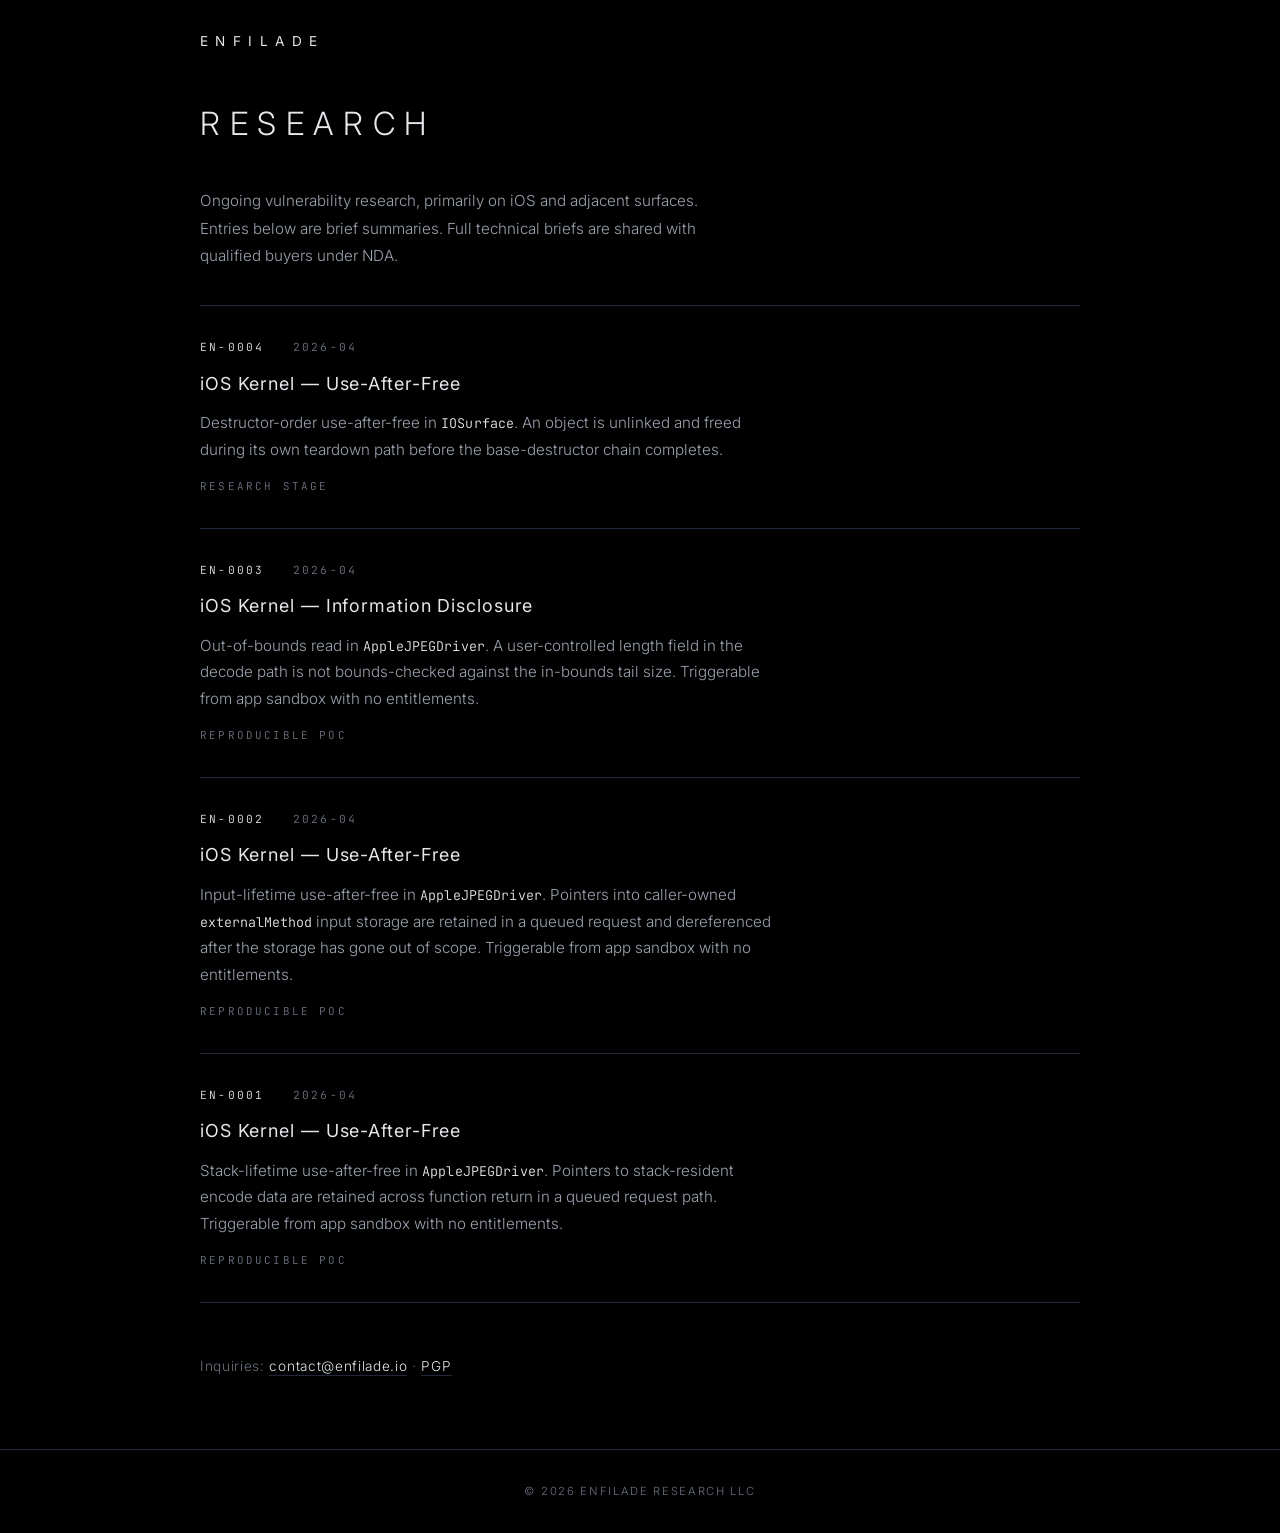
==== research/index.html @ 3965f467 "Flesh out research briefs with driver names and bug descriptions - Name AppleJPEGDriver and IOSurfac" ====
<!DOCTYPE html>
<html lang="en">
<head>
  <meta charset="UTF-8" />
  <meta name="viewport" content="width=device-width, initial-scale=1" />
  <title>Research — Enfilade</title>
  <meta name="description" content="Recent findings. Enfilade — independent vulnerability research." />
  <meta name="theme-color" content="#000000" />

  <meta property="og:title" content="Enfilade — Research" />
  <meta property="og:description" content="Recent findings." />
  <meta property="og:type" content="website" />
  <meta property="og:url" content="https://enfilade.io/research/" />
  <meta property="og:image" content="https://enfilade.io/assets/header-logo.png" />
  <meta name="twitter:card" content="summary_large_image" />

  <link rel="icon" type="image/png" href="/assets/logo-mark.png" />
  <link rel="preconnect" href="https://fonts.googleapis.com" />
  <link rel="preconnect" href="https://fonts.gstatic.com" crossorigin />
  <link href="https://fonts.googleapis.com/css2?family=Inter:wght@200;300;400;500&family=JetBrains+Mono:wght@400&display=swap" rel="stylesheet" />
  <link rel="stylesheet" href="/style.css" />
</head>
<body class="subpage">
  <header class="site-header">
    <a href="/" class="site-mark">ENFILADE</a>
  </header>

  <main class="page">
    <h1 class="page-heading">Research</h1>

    <section class="page-intro">
      <p>Ongoing vulnerability research, primarily on iOS and adjacent surfaces. Entries below are brief summaries. Full technical briefs are shared with qualified buyers under NDA.</p>
    </section>

    <section class="research-list">
      <article class="brief">
        <header class="brief-head">
          <span class="brief-id">EN-0004</span>
          <span class="brief-date">2026-04</span>
        </header>
        <h2 class="brief-title">iOS Kernel — Use-After-Free</h2>
        <p class="brief-body">Destructor-order use-after-free in <span class="kext">IOSurface</span>. An object is unlinked and freed during its own teardown path before the base-destructor chain completes.</p>
        <p class="brief-meta">Research stage</p>
      </article>

      <article class="brief">
        <header class="brief-head">
          <span class="brief-id">EN-0003</span>
          <span class="brief-date">2026-04</span>
        </header>
        <h2 class="brief-title">iOS Kernel — Information Disclosure</h2>
        <p class="brief-body">Out-of-bounds read in <span class="kext">AppleJPEGDriver</span>. A user-controlled length field in the decode path is not bounds-checked against the in-bounds tail size. Triggerable from app sandbox with no entitlements.</p>
        <p class="brief-meta">Reproducible PoC</p>
      </article>

      <article class="brief">
        <header class="brief-head">
          <span class="brief-id">EN-0002</span>
          <span class="brief-date">2026-04</span>
        </header>
        <h2 class="brief-title">iOS Kernel — Use-After-Free</h2>
        <p class="brief-body">Input-lifetime use-after-free in <span class="kext">AppleJPEGDriver</span>. Pointers into caller-owned <code>externalMethod</code> input storage are retained in a queued request and dereferenced after the storage has gone out of scope. Triggerable from app sandbox with no entitlements.</p>
        <p class="brief-meta">Reproducible PoC</p>
      </article>

      <article class="brief">
        <header class="brief-head">
          <span class="brief-id">EN-0001</span>
          <span class="brief-date">2026-04</span>
        </header>
        <h2 class="brief-title">iOS Kernel — Use-After-Free</h2>
        <p class="brief-body">Stack-lifetime use-after-free in <span class="kext">AppleJPEGDriver</span>. Pointers to stack-resident encode data are retained across function return in a queued request path. Triggerable from app sandbox with no entitlements.</p>
        <p class="brief-meta">Reproducible PoC</p>
      </article>
    </section>

    <section class="inline-contact">
      <p>Inquiries: <a href="mailto:contact@enfilade.io">contact@enfilade.io</a> · <a href="/assets/enfilade-pgp.asc">PGP</a></p>
    </section>
  </main>

  <footer>
    <p>&copy; <span id="year"></span> Enfilade Research LLC</p>
  </footer>

  <script>
    document.getElementById('year').textContent = new Date().getFullYear();
  </script>
</body>
</html>
---- style.css ----
*,
*::before,
*::after {
  box-sizing: border-box;
  margin: 0;
  padding: 0;
}

:root {
  --bg: #000000;
  --fg: #e5e7eb;
  --fg-dim: #9ca3af;
  --fg-muted: #6b7280;
  --rule: #1f2937;
  --accent: #ffffff;
  --mono: "JetBrains Mono", ui-monospace, SFMono-Regular, Menlo, monospace;
  --sans: "Inter", -apple-system, BlinkMacSystemFont, "Segoe UI", sans-serif;
}

html,
body {
  background: var(--bg);
  color: var(--fg);
  font-family: var(--sans);
  font-weight: 300;
  line-height: 1.65;
  min-height: 100vh;
  -webkit-font-smoothing: antialiased;
  -moz-osx-font-smoothing: grayscale;
}

body {
  display: flex;
  flex-direction: column;
}

main {
  width: 100%;
  max-width: 960px;
  margin: 0 auto;
  padding: clamp(3rem, 8vh, 6rem) clamp(1.25rem, 4vw, 2.5rem);
  flex: 1;
  display: flex;
  flex-direction: column;
  justify-content: center;
  gap: clamp(3rem, 8vh, 6rem);
}

.hero {
  display: flex;
  justify-content: center;
}

.header-logo {
  width: 100%;
  max-width: 820px;
  height: auto;
  display: block;
  user-select: none;
  -webkit-user-drag: none;
}

.intro {
  text-align: center;
}

.intro p {
  font-size: clamp(1rem, 1.2vw, 1.125rem);
  font-weight: 300;
  letter-spacing: 0.08em;
  color: var(--fg-dim);
}

.contact {
  text-align: center;
  display: flex;
  flex-direction: column;
  align-items: center;
  gap: 1rem;
}

.contact h2 {
  font-size: 0.7rem;
  font-weight: 400;
  letter-spacing: 0.35em;
  text-transform: uppercase;
  color: var(--fg-muted);
  margin-bottom: 0.25rem;
}

.contact a {
  color: var(--fg);
  text-decoration: none;
  border-bottom: 1px solid var(--rule);
  transition: border-color 160ms ease, color 160ms ease;
  padding-bottom: 1px;
}

.contact a:hover,
.contact a:focus-visible {
  color: var(--accent);
  border-bottom-color: var(--accent);
  outline: none;
}

footer {
  margin-top: auto;
  padding: 2rem 1rem;
  text-align: center;
  border-top: 1px solid var(--rule);
  color: var(--fg-muted);
  font-size: 0.7rem;
  letter-spacing: 0.15em;
  text-transform: uppercase;
}

.intro-link {
  margin-top: 1.25rem;
}

.intro-link a {
  font-size: 0.7rem;
  letter-spacing: 0.3em;
  text-transform: uppercase;
  color: var(--fg-muted);
  text-decoration: none;
  border-bottom: 1px solid var(--rule);
  padding-bottom: 2px;
  transition: color 160ms ease, border-color 160ms ease;
}

.intro-link a:hover,
.intro-link a:focus-visible {
  color: var(--fg);
  border-bottom-color: var(--fg);
  outline: none;
}

.site-header {
  width: 100%;
  max-width: 960px;
  margin: 0 auto;
  padding: clamp(1.5rem, 3vh, 2.25rem) clamp(1.25rem, 4vw, 2.5rem) 0;
}

.site-mark {
  font-family: var(--sans);
  font-size: 0.85rem;
  font-weight: 400;
  letter-spacing: 0.55em;
  color: var(--fg);
  text-decoration: none;
  transition: color 160ms ease;
  padding-right: 0.5em;
}

.site-mark:hover,
.site-mark:focus-visible {
  color: var(--fg-dim);
  outline: none;
}

body.subpage main.page {
  justify-content: flex-start;
  min-height: auto;
  gap: clamp(2rem, 4vh, 3rem);
  padding-top: clamp(2rem, 5vh, 3.5rem);
}

.page-heading {
  font-family: var(--sans);
  font-size: clamp(1.4rem, 3vw, 2rem);
  font-weight: 300;
  letter-spacing: 0.3em;
  text-transform: uppercase;
  color: var(--fg);
}

.page-intro p {
  font-size: clamp(0.95rem, 1.1vw, 1.05rem);
  font-weight: 300;
  color: var(--fg-dim);
  max-width: 58ch;
  line-height: 1.8;
}

.research-list {
  display: flex;
  flex-direction: column;
  gap: 0;
}

.brief {
  border-top: 1px solid var(--rule);
  padding: 2rem 0;
}

.brief:last-child {
  border-bottom: 1px solid var(--rule);
}

.brief-head {
  display: flex;
  gap: 1.75rem;
  font-family: var(--mono);
  font-size: 0.7rem;
  letter-spacing: 0.2em;
  color: var(--fg-muted);
  text-transform: uppercase;
  margin-bottom: 0.75rem;
}

.brief-id {
  color: var(--fg);
}

.brief-title {
  font-family: var(--sans);
  font-size: clamp(1rem, 1.4vw, 1.15rem);
  font-weight: 400;
  letter-spacing: 0.05em;
  color: var(--fg);
  margin-bottom: 0.75rem;
}

.brief-body {
  font-size: 0.95rem;
  line-height: 1.75;
  color: var(--fg-dim);
  max-width: 65ch;
  margin-bottom: 0.9rem;
}

.brief-body .kext {
  font-family: var(--mono);
  font-size: 0.88em;
  letter-spacing: 0.01em;
  color: var(--fg);
  white-space: nowrap;
}

.brief-body code {
  font-family: var(--mono);
  font-size: 0.88em;
  color: var(--fg);
}

.brief-meta {
  font-family: var(--mono);
  font-size: 0.68rem;
  letter-spacing: 0.2em;
  color: var(--fg-muted);
  text-transform: uppercase;
}

.inline-contact {
  padding-top: 1rem;
}

.inline-contact p {
  color: var(--fg-muted);
  font-size: 0.85rem;
  letter-spacing: 0.05em;
}

.inline-contact a {
  color: var(--fg);
  text-decoration: none;
  border-bottom: 1px solid var(--rule);
  transition: border-color 160ms ease, color 160ms ease;
  padding-bottom: 1px;
}

.inline-contact a:hover,
.inline-contact a:focus-visible {
  color: var(--accent);
  border-bottom-color: var(--accent);
  outline: none;
}

::selection {
  background: var(--fg);
  color: var(--bg);
}

@media (max-width: 640px) {
  main {
    gap: 2.75rem;
    justify-content: flex-start;
    padding-top: 3rem;
  }

  .intro p {
    font-size: 0.95rem;
  }
}
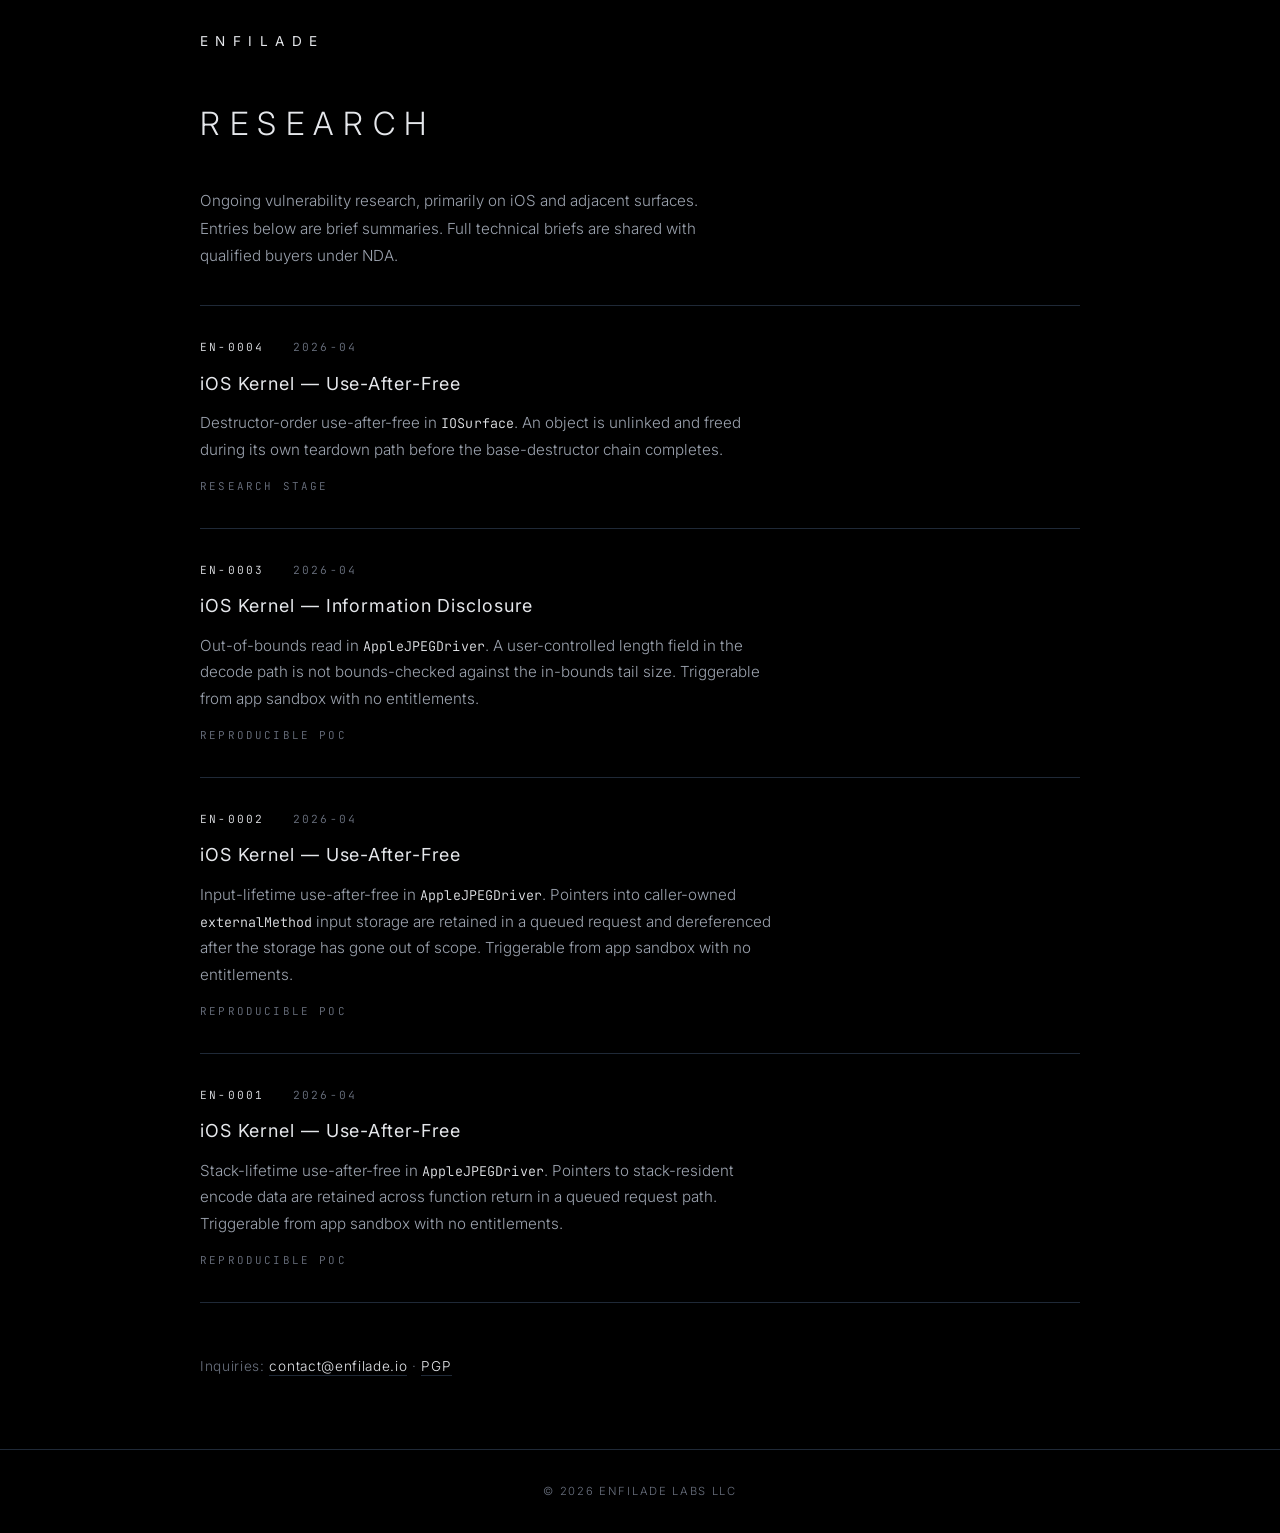
==== commit 5d3a02ed: "Correct legal entity name: Enfilade Labs LLC" ====
--- a/research/index.html
+++ b/research/index.html
@@ -80,7 +80,7 @@
   </main>
 
   <footer>
-    <p>&copy; <span id="year"></span> Enfilade Research LLC</p>
+    <p>&copy; <span id="year"></span> Enfilade Labs LLC</p>
   </footer>
 
   <script>
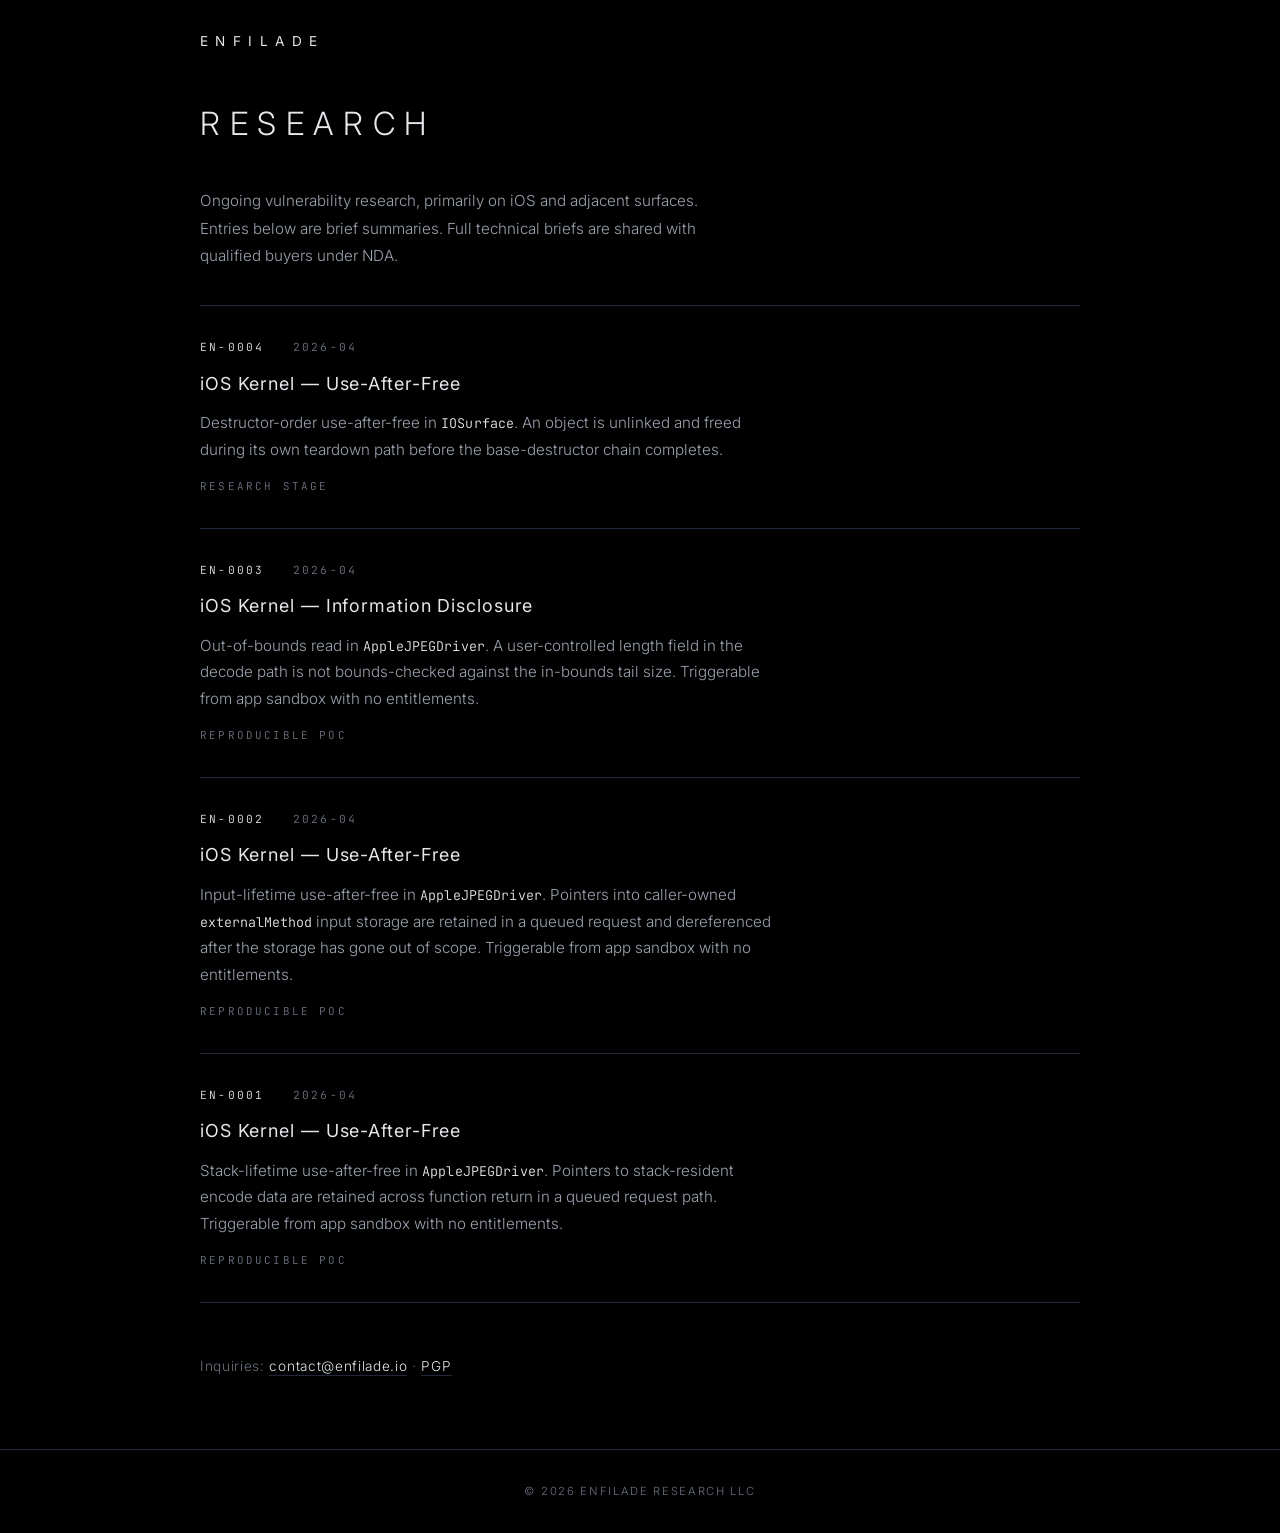
==== commit 0e2b987b: "Legal entity: Enfilade Research LLC" ====
--- a/research/index.html
+++ b/research/index.html
@@ -80,7 +80,7 @@
   </main>
 
   <footer>
-    <p>&copy; <span id="year"></span> Enfilade Labs LLC</p>
+    <p>&copy; <span id="year"></span> Enfilade Research LLC</p>
   </footer>
 
   <script>
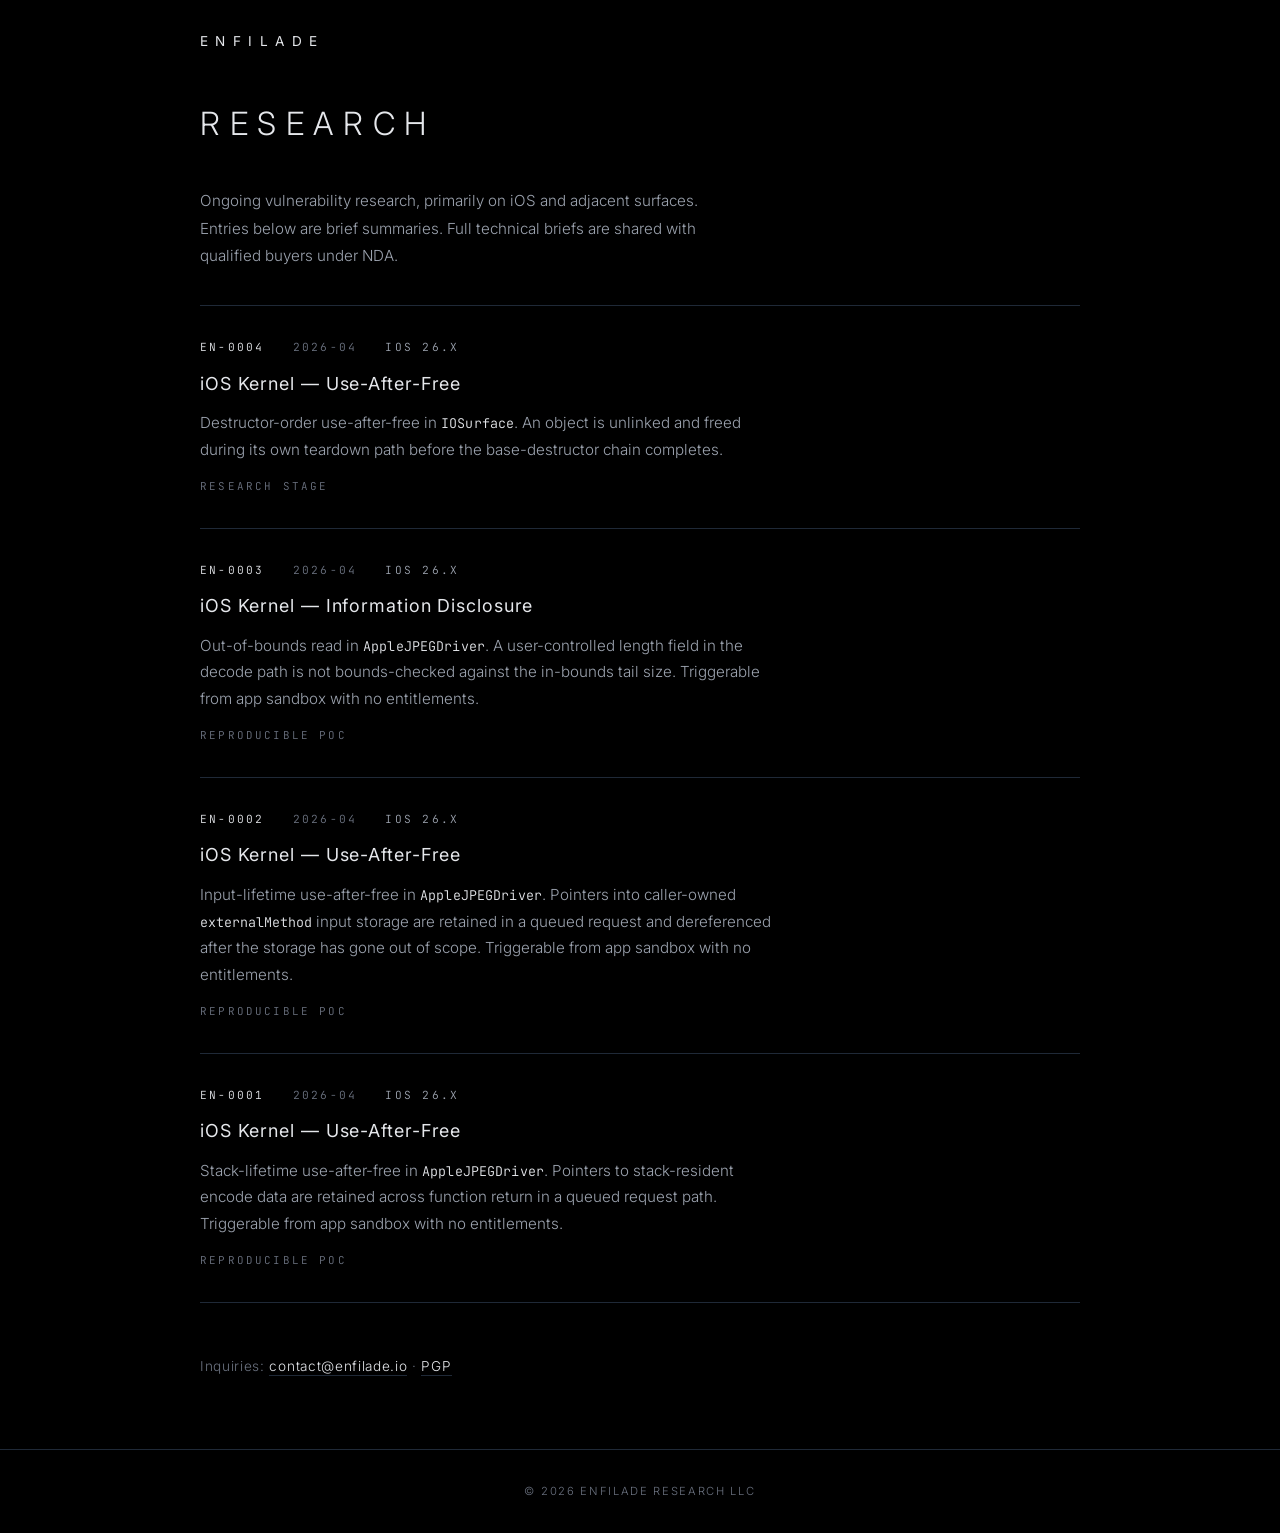
==== commit 01d1ccec: "Add iOS version to brief headers Each brief now shows iOS 26.x in the header rail alongside ID and d" ====
--- a/research/index.html
+++ b/research/index.html
@@ -37,6 +37,7 @@
         <header class="brief-head">
           <span class="brief-id">EN-0004</span>
           <span class="brief-date">2026-04</span>
+          <span class="brief-target">iOS 26.x</span>
         </header>
         <h2 class="brief-title">iOS Kernel — Use-After-Free</h2>
         <p class="brief-body">Destructor-order use-after-free in <span class="kext">IOSurface</span>. An object is unlinked and freed during its own teardown path before the base-destructor chain completes.</p>
@@ -47,6 +48,7 @@
         <header class="brief-head">
           <span class="brief-id">EN-0003</span>
           <span class="brief-date">2026-04</span>
+          <span class="brief-target">iOS 26.x</span>
         </header>
         <h2 class="brief-title">iOS Kernel — Information Disclosure</h2>
         <p class="brief-body">Out-of-bounds read in <span class="kext">AppleJPEGDriver</span>. A user-controlled length field in the decode path is not bounds-checked against the in-bounds tail size. Triggerable from app sandbox with no entitlements.</p>
@@ -57,6 +59,7 @@
         <header class="brief-head">
           <span class="brief-id">EN-0002</span>
           <span class="brief-date">2026-04</span>
+          <span class="brief-target">iOS 26.x</span>
         </header>
         <h2 class="brief-title">iOS Kernel — Use-After-Free</h2>
         <p class="brief-body">Input-lifetime use-after-free in <span class="kext">AppleJPEGDriver</span>. Pointers into caller-owned <code>externalMethod</code> input storage are retained in a queued request and dereferenced after the storage has gone out of scope. Triggerable from app sandbox with no entitlements.</p>
@@ -67,6 +70,7 @@
         <header class="brief-head">
           <span class="brief-id">EN-0001</span>
           <span class="brief-date">2026-04</span>
+          <span class="brief-target">iOS 26.x</span>
         </header>
         <h2 class="brief-title">iOS Kernel — Use-After-Free</h2>
         <p class="brief-body">Stack-lifetime use-after-free in <span class="kext">AppleJPEGDriver</span>. Pointers to stack-resident encode data are retained across function return in a queued request path. Triggerable from app sandbox with no entitlements.</p>
--- a/style.css
+++ b/style.css
@@ -214,6 +214,10 @@
   color: var(--fg);
 }
 
+.brief-target {
+  color: var(--fg-dim);
+}
+
 .brief-title {
   font-family: var(--sans);
   font-size: clamp(1rem, 1.4vw, 1.15rem);
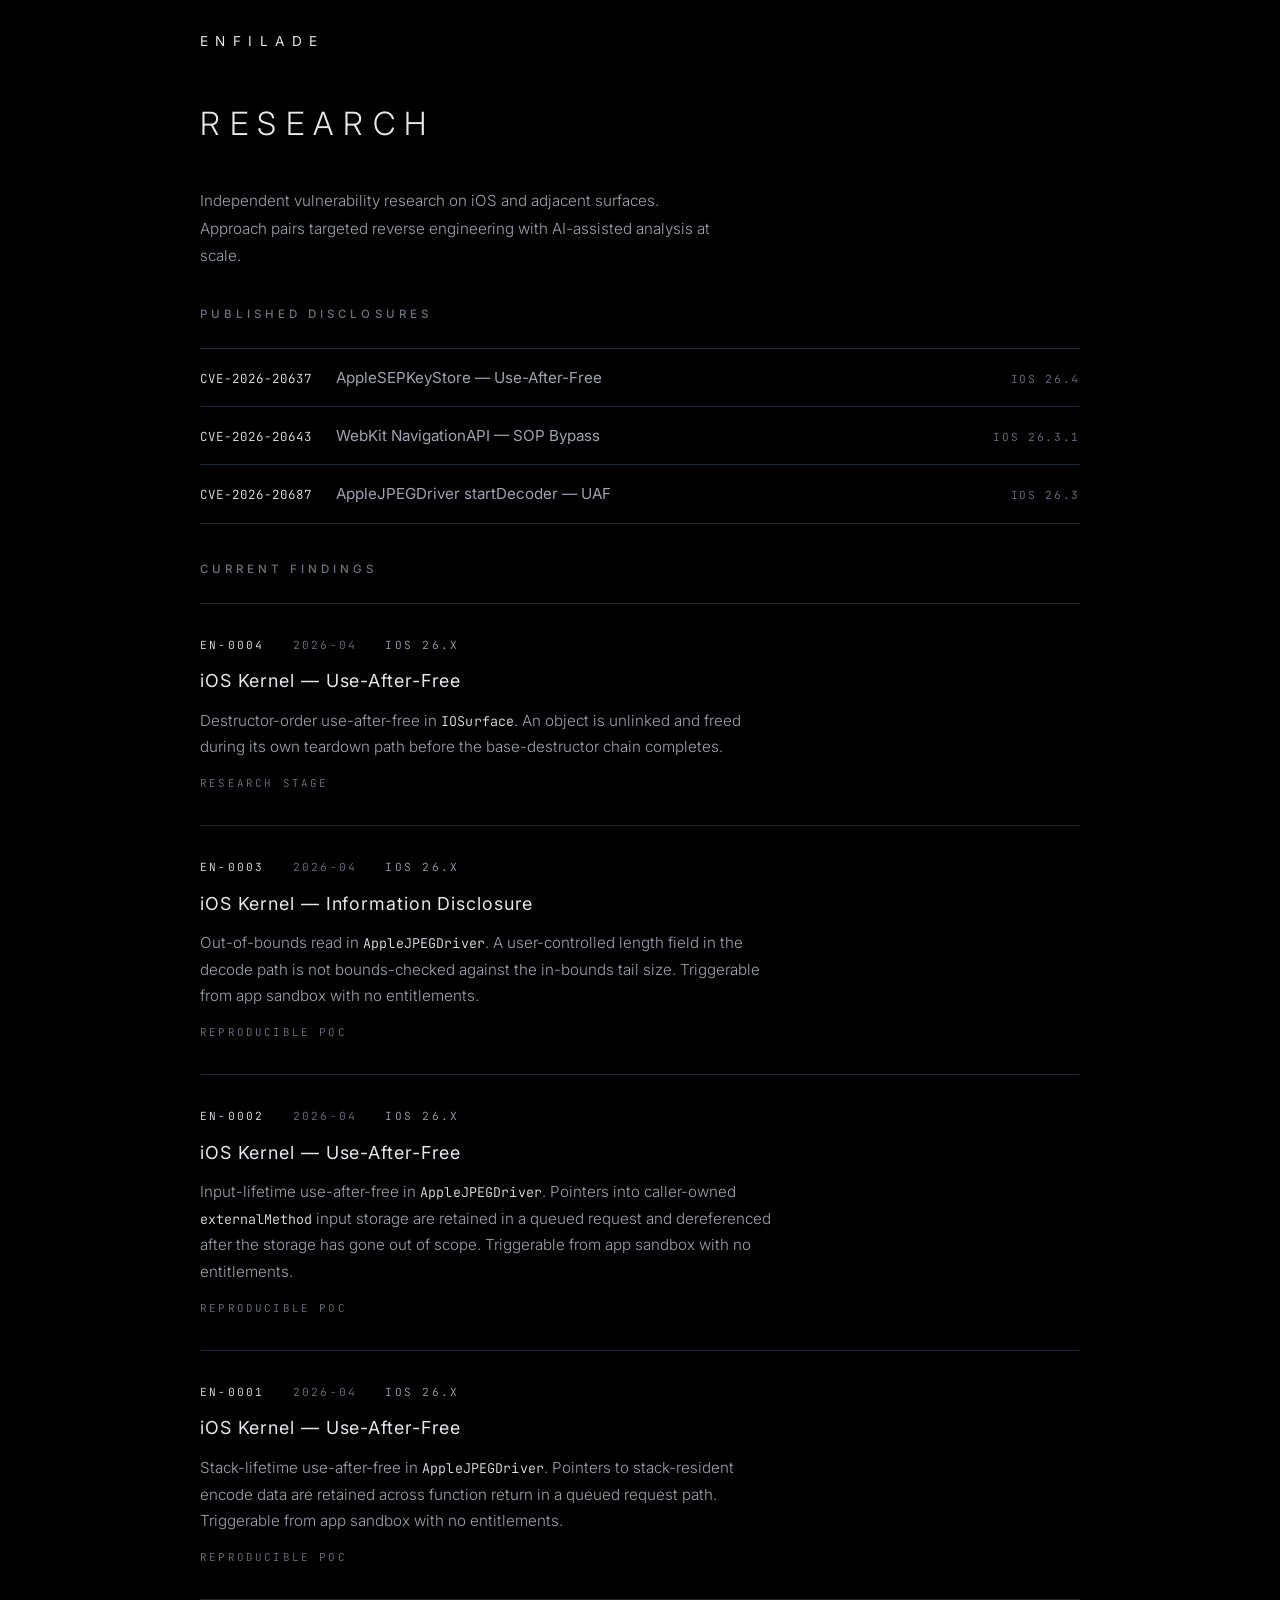
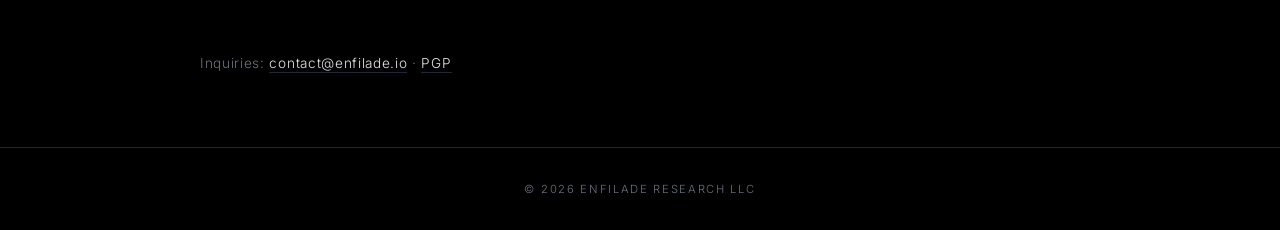
==== commit 4e3cfd60: "Add Published Disclosures section with three CVE credits Adds credibility signal to the research pag" ====
--- a/research/index.html
+++ b/research/index.html
@@ -29,10 +29,38 @@
     <h1 class="page-heading">Research</h1>
 
     <section class="page-intro">
-      <p>Ongoing vulnerability research, primarily on iOS and adjacent surfaces. Entries below are brief summaries. Full technical briefs are shared with qualified buyers under NDA.</p>
+      <p>Independent vulnerability research on iOS and adjacent surfaces. Approach pairs targeted reverse engineering with AI-assisted analysis at scale.</p>
+    </section>
+
+    <section class="disclosures">
+      <h2 class="section-heading">Published Disclosures</h2>
+      <ul class="cve-list">
+        <li>
+          <a href="https://github.com/zeroxjf/CVE-2026-20637-AppleSEPKeyStore-UAF" target="_blank" rel="noopener">
+            <span class="cve-id">CVE-2026-20637</span>
+            <span class="cve-title">AppleSEPKeyStore — Use-After-Free</span>
+            <span class="cve-meta">iOS 26.4</span>
+          </a>
+        </li>
+        <li>
+          <a href="https://github.com/zeroxjf/WebKit-NavigationAPI-SOP-Bypass" target="_blank" rel="noopener">
+            <span class="cve-id">CVE-2026-20643</span>
+            <span class="cve-title">WebKit NavigationAPI — SOP Bypass</span>
+            <span class="cve-meta">iOS 26.3.1</span>
+          </a>
+        </li>
+        <li>
+          <a href="https://github.com/zeroxjf/CVE-2026-20687-AppleJPEGDriver-UAF" target="_blank" rel="noopener">
+            <span class="cve-id">CVE-2026-20687</span>
+            <span class="cve-title">AppleJPEGDriver startDecoder — UAF</span>
+            <span class="cve-meta">iOS 26.3</span>
+          </a>
+        </li>
+      </ul>
     </section>
 
     <section class="research-list">
+      <h2 class="section-heading">Current Findings</h2>
       <article class="brief">
         <header class="brief-head">
           <span class="brief-id">EN-0004</span>
--- a/style.css
+++ b/style.css
@@ -190,6 +190,94 @@
   gap: 0;
 }
 
+.section-heading {
+  font-family: var(--sans);
+  font-size: 0.72rem;
+  font-weight: 500;
+  letter-spacing: 0.35em;
+  text-transform: uppercase;
+  color: var(--fg-muted);
+  margin-bottom: 1.5rem;
+}
+
+.disclosures {
+  display: flex;
+  flex-direction: column;
+}
+
+.cve-list {
+  list-style: none;
+  padding: 0;
+  margin: 0;
+  display: flex;
+  flex-direction: column;
+}
+
+.cve-list li {
+  border-top: 1px solid var(--rule);
+}
+
+.cve-list li:last-child {
+  border-bottom: 1px solid var(--rule);
+}
+
+.cve-list a {
+  display: grid;
+  grid-template-columns: auto 1fr auto;
+  gap: 1.5rem;
+  align-items: baseline;
+  padding: 1rem 0;
+  text-decoration: none;
+  transition: color 160ms ease;
+}
+
+.cve-list a:hover,
+.cve-list a:focus-visible {
+  outline: none;
+}
+
+.cve-list a:hover .cve-title,
+.cve-list a:focus-visible .cve-title {
+  color: var(--accent);
+}
+
+.cve-id {
+  font-family: var(--mono);
+  font-size: 0.78rem;
+  letter-spacing: 0.08em;
+  color: var(--fg);
+  white-space: nowrap;
+}
+
+.cve-title {
+  font-family: var(--sans);
+  font-size: 0.95rem;
+  font-weight: 400;
+  color: var(--fg-dim);
+  transition: color 160ms ease;
+}
+
+.cve-meta {
+  font-family: var(--mono);
+  font-size: 0.7rem;
+  letter-spacing: 0.15em;
+  color: var(--fg-muted);
+  text-transform: uppercase;
+  white-space: nowrap;
+}
+
+@media (max-width: 640px) {
+  .cve-list a {
+    grid-template-columns: auto auto;
+    row-gap: 0.3rem;
+  }
+
+  .cve-title {
+    grid-column: 1 / -1;
+    font-size: 0.9rem;
+  }
+}
+
 .brief {
   border-top: 1px solid var(--rule);
   padding: 2rem 0;
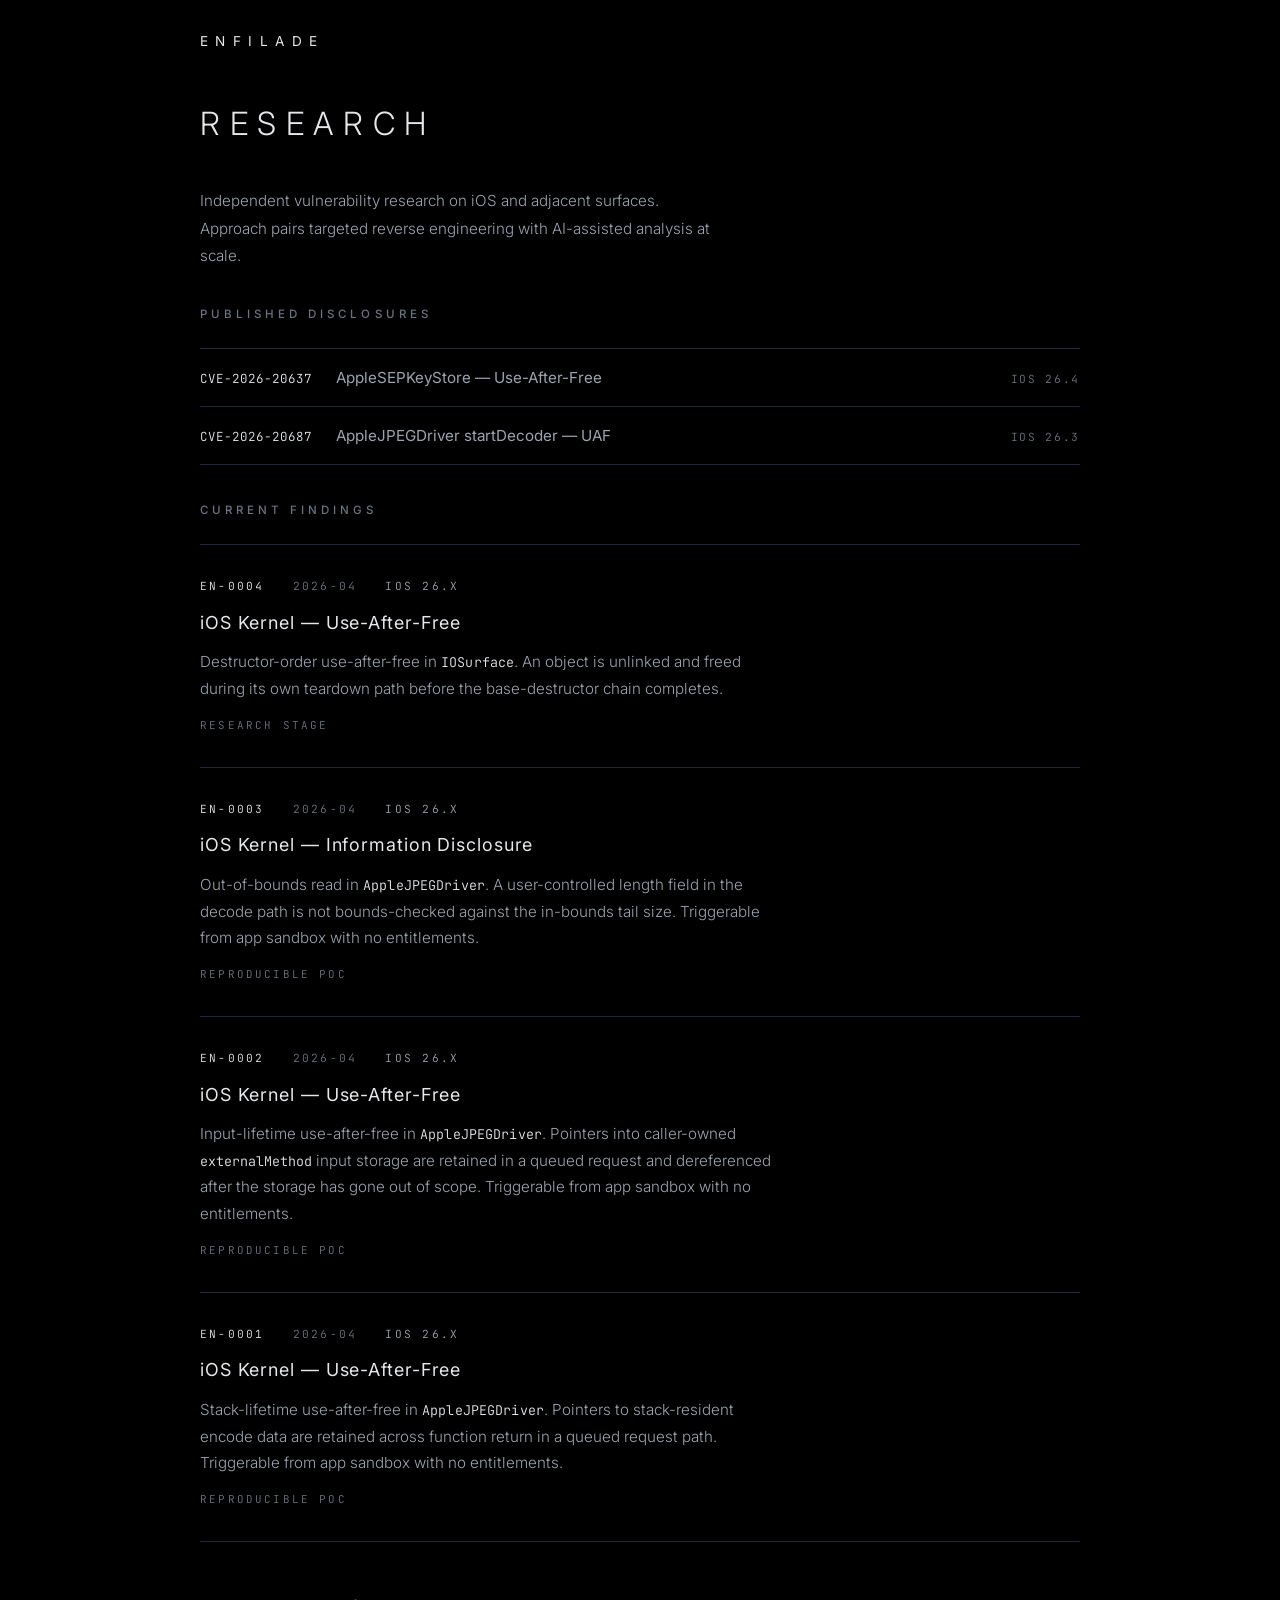
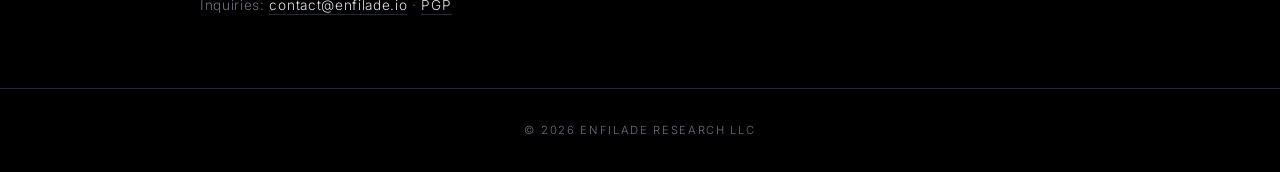
==== commit 148e01dc: "Disclosures: remove CVE-2026-20643 (misattributed), relink remaining CVEs to enfilade-labs mirrors M" ====
--- a/research/index.html
+++ b/research/index.html
@@ -36,21 +36,14 @@
       <h2 class="section-heading">Published Disclosures</h2>
       <ul class="cve-list">
         <li>
-          <a href="https://github.com/zeroxjf/CVE-2026-20637-AppleSEPKeyStore-UAF" target="_blank" rel="noopener">
+          <a href="https://github.com/enfilade-labs/CVE-2026-20637-AppleSEPKeyStore-UAF" target="_blank" rel="noopener">
             <span class="cve-id">CVE-2026-20637</span>
             <span class="cve-title">AppleSEPKeyStore — Use-After-Free</span>
             <span class="cve-meta">iOS 26.4</span>
           </a>
         </li>
         <li>
-          <a href="https://github.com/zeroxjf/WebKit-NavigationAPI-SOP-Bypass" target="_blank" rel="noopener">
-            <span class="cve-id">CVE-2026-20643</span>
-            <span class="cve-title">WebKit NavigationAPI — SOP Bypass</span>
-            <span class="cve-meta">iOS 26.3.1</span>
-          </a>
-        </li>
-        <li>
-          <a href="https://github.com/zeroxjf/CVE-2026-20687-AppleJPEGDriver-UAF" target="_blank" rel="noopener">
+          <a href="https://github.com/enfilade-labs/CVE-2026-20687-AppleJPEGDriver-UAF" target="_blank" rel="noopener">
             <span class="cve-id">CVE-2026-20687</span>
             <span class="cve-title">AppleJPEGDriver startDecoder — UAF</span>
             <span class="cve-meta">iOS 26.3</span>
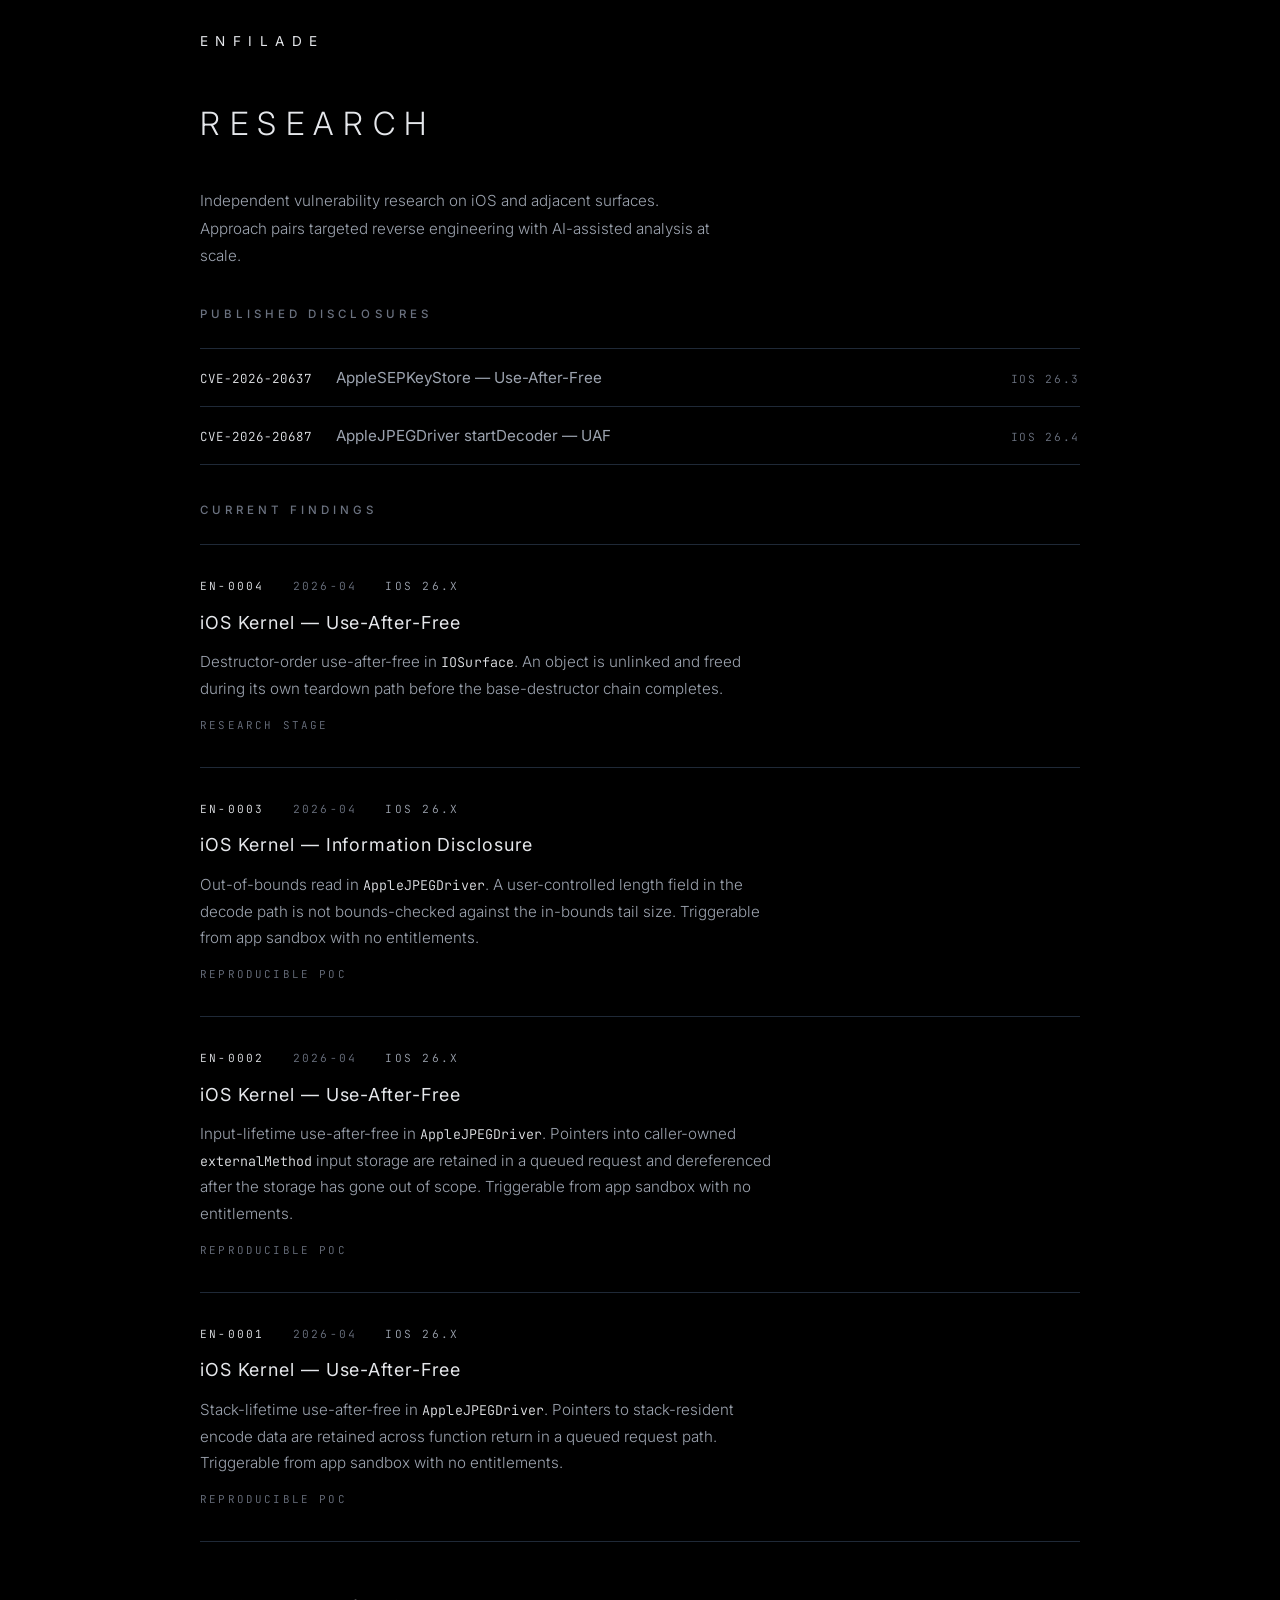
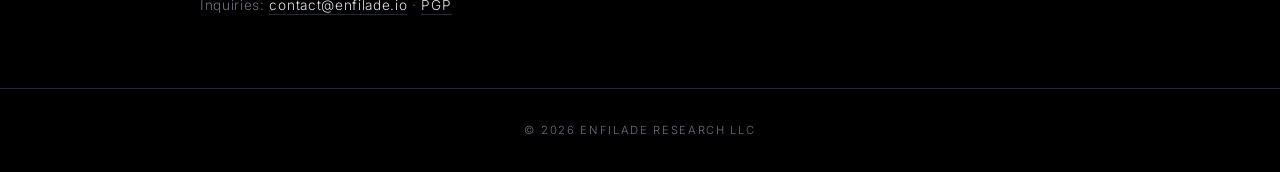
==== commit d74b1407: "Fix CVE patch versions on research page CVE-2026-20637 was patched in 26.3; CVE-2026-20687 in 26.4." ====
--- a/research/index.html
+++ b/research/index.html
@@ -39,14 +39,14 @@
           <a href="https://github.com/enfilade-labs/CVE-2026-20637-AppleSEPKeyStore-UAF" target="_blank" rel="noopener">
             <span class="cve-id">CVE-2026-20637</span>
             <span class="cve-title">AppleSEPKeyStore — Use-After-Free</span>
-            <span class="cve-meta">iOS 26.4</span>
+            <span class="cve-meta">iOS 26.3</span>
           </a>
         </li>
         <li>
           <a href="https://github.com/enfilade-labs/CVE-2026-20687-AppleJPEGDriver-UAF" target="_blank" rel="noopener">
             <span class="cve-id">CVE-2026-20687</span>
             <span class="cve-title">AppleJPEGDriver startDecoder — UAF</span>
-            <span class="cve-meta">iOS 26.3</span>
+            <span class="cve-meta">iOS 26.4</span>
           </a>
         </li>
       </ul>
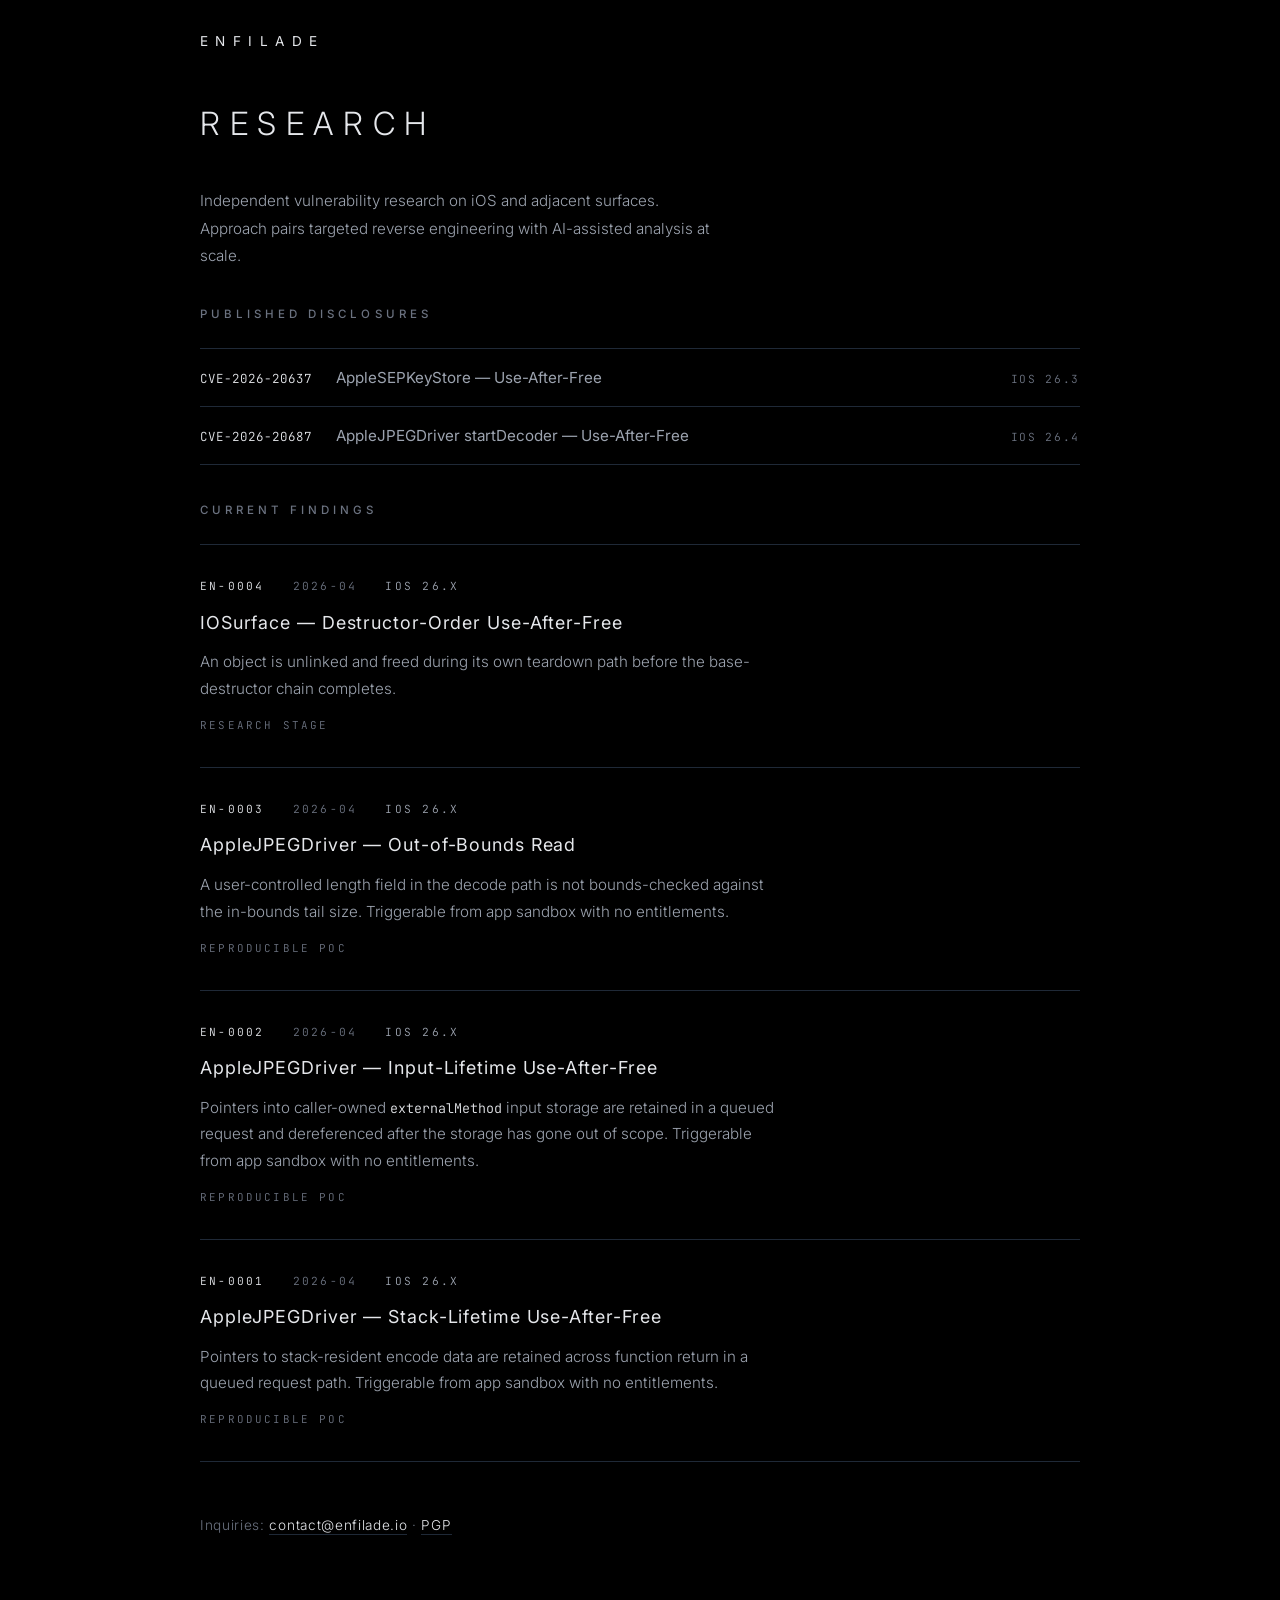
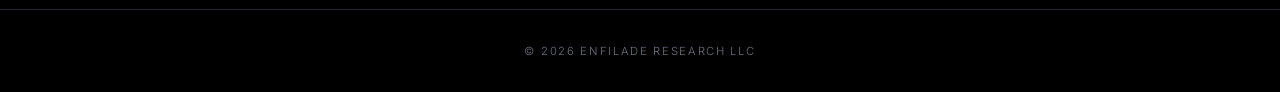
==== commit bbd90a06: "Uniform title convention on research page Titles follow {subsystem} — {qualifier bug class} pattern " ====
--- a/research/index.html
+++ b/research/index.html
@@ -45,7 +45,7 @@
         <li>
           <a href="https://github.com/enfilade-labs/CVE-2026-20687-AppleJPEGDriver-UAF" target="_blank" rel="noopener">
             <span class="cve-id">CVE-2026-20687</span>
-            <span class="cve-title">AppleJPEGDriver startDecoder — UAF</span>
+            <span class="cve-title">AppleJPEGDriver startDecoder — Use-After-Free</span>
             <span class="cve-meta">iOS 26.4</span>
           </a>
         </li>
@@ -60,8 +60,8 @@
           <span class="brief-date">2026-04</span>
           <span class="brief-target">iOS 26.x</span>
         </header>
-        <h2 class="brief-title">iOS Kernel — Use-After-Free</h2>
-        <p class="brief-body">Destructor-order use-after-free in <span class="kext">IOSurface</span>. An object is unlinked and freed during its own teardown path before the base-destructor chain completes.</p>
+        <h2 class="brief-title">IOSurface — Destructor-Order Use-After-Free</h2>
+        <p class="brief-body">An object is unlinked and freed during its own teardown path before the base-destructor chain completes.</p>
         <p class="brief-meta">Research stage</p>
       </article>
 
@@ -71,8 +71,8 @@
           <span class="brief-date">2026-04</span>
           <span class="brief-target">iOS 26.x</span>
         </header>
-        <h2 class="brief-title">iOS Kernel — Information Disclosure</h2>
-        <p class="brief-body">Out-of-bounds read in <span class="kext">AppleJPEGDriver</span>. A user-controlled length field in the decode path is not bounds-checked against the in-bounds tail size. Triggerable from app sandbox with no entitlements.</p>
+        <h2 class="brief-title">AppleJPEGDriver — Out-of-Bounds Read</h2>
+        <p class="brief-body">A user-controlled length field in the decode path is not bounds-checked against the in-bounds tail size. Triggerable from app sandbox with no entitlements.</p>
         <p class="brief-meta">Reproducible PoC</p>
       </article>
 
@@ -82,8 +82,8 @@
           <span class="brief-date">2026-04</span>
           <span class="brief-target">iOS 26.x</span>
         </header>
-        <h2 class="brief-title">iOS Kernel — Use-After-Free</h2>
-        <p class="brief-body">Input-lifetime use-after-free in <span class="kext">AppleJPEGDriver</span>. Pointers into caller-owned <code>externalMethod</code> input storage are retained in a queued request and dereferenced after the storage has gone out of scope. Triggerable from app sandbox with no entitlements.</p>
+        <h2 class="brief-title">AppleJPEGDriver — Input-Lifetime Use-After-Free</h2>
+        <p class="brief-body">Pointers into caller-owned <code>externalMethod</code> input storage are retained in a queued request and dereferenced after the storage has gone out of scope. Triggerable from app sandbox with no entitlements.</p>
         <p class="brief-meta">Reproducible PoC</p>
       </article>
 
@@ -93,8 +93,8 @@
           <span class="brief-date">2026-04</span>
           <span class="brief-target">iOS 26.x</span>
         </header>
-        <h2 class="brief-title">iOS Kernel — Use-After-Free</h2>
-        <p class="brief-body">Stack-lifetime use-after-free in <span class="kext">AppleJPEGDriver</span>. Pointers to stack-resident encode data are retained across function return in a queued request path. Triggerable from app sandbox with no entitlements.</p>
+        <h2 class="brief-title">AppleJPEGDriver — Stack-Lifetime Use-After-Free</h2>
+        <p class="brief-body">Pointers to stack-resident encode data are retained across function return in a queued request path. Triggerable from app sandbox with no entitlements.</p>
         <p class="brief-meta">Reproducible PoC</p>
       </article>
     </section>
